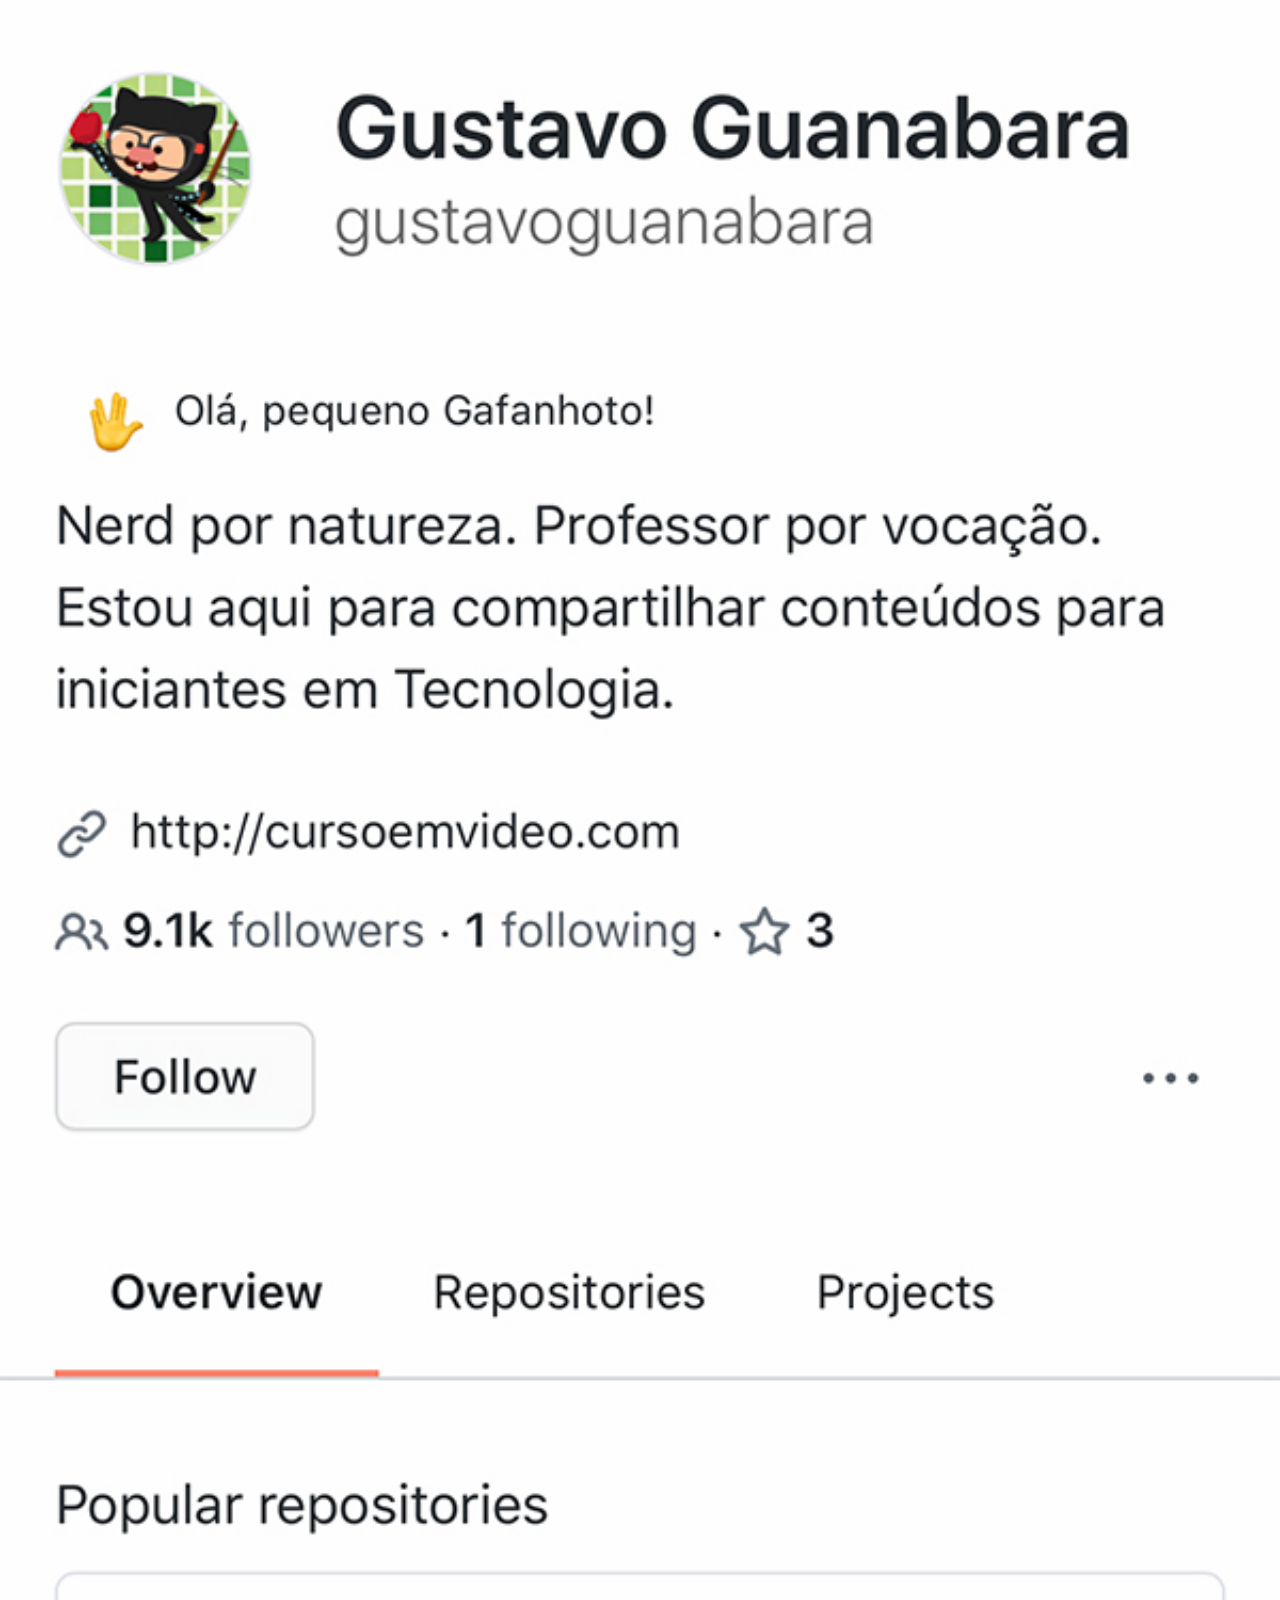
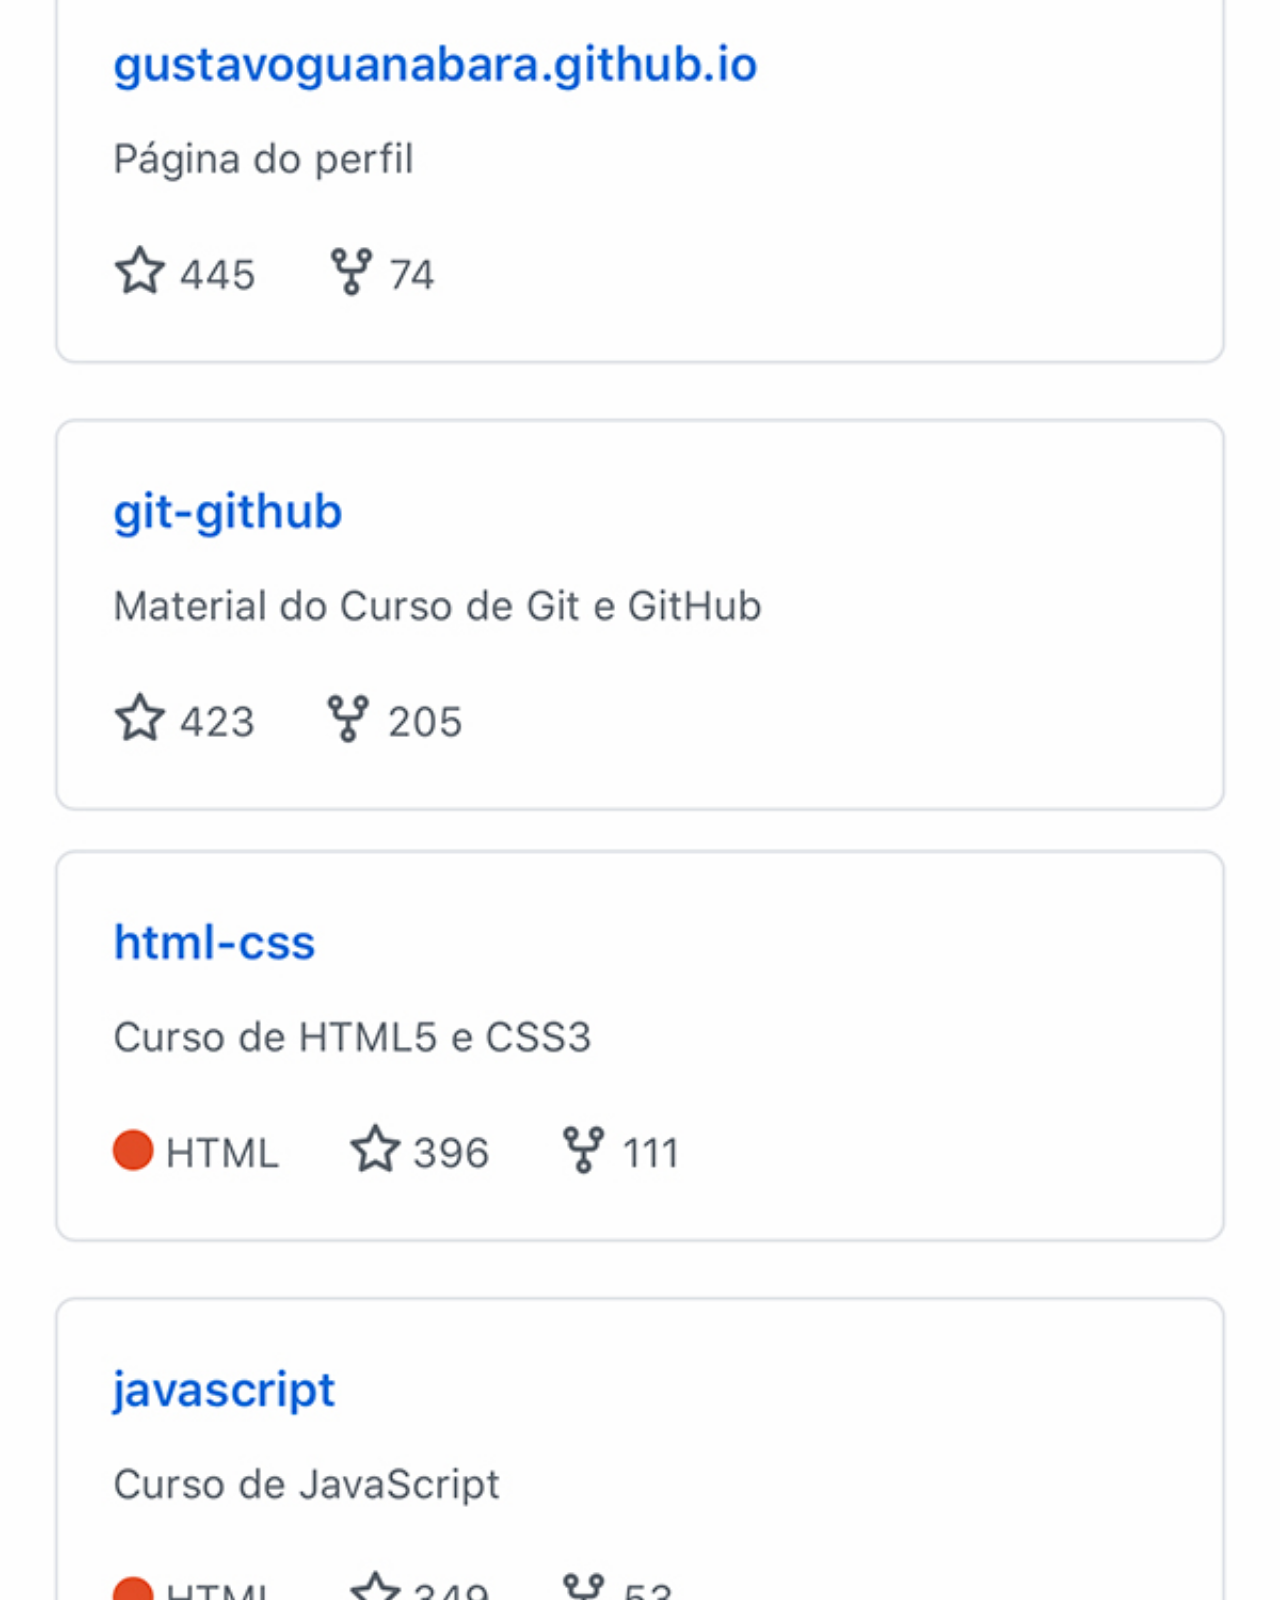
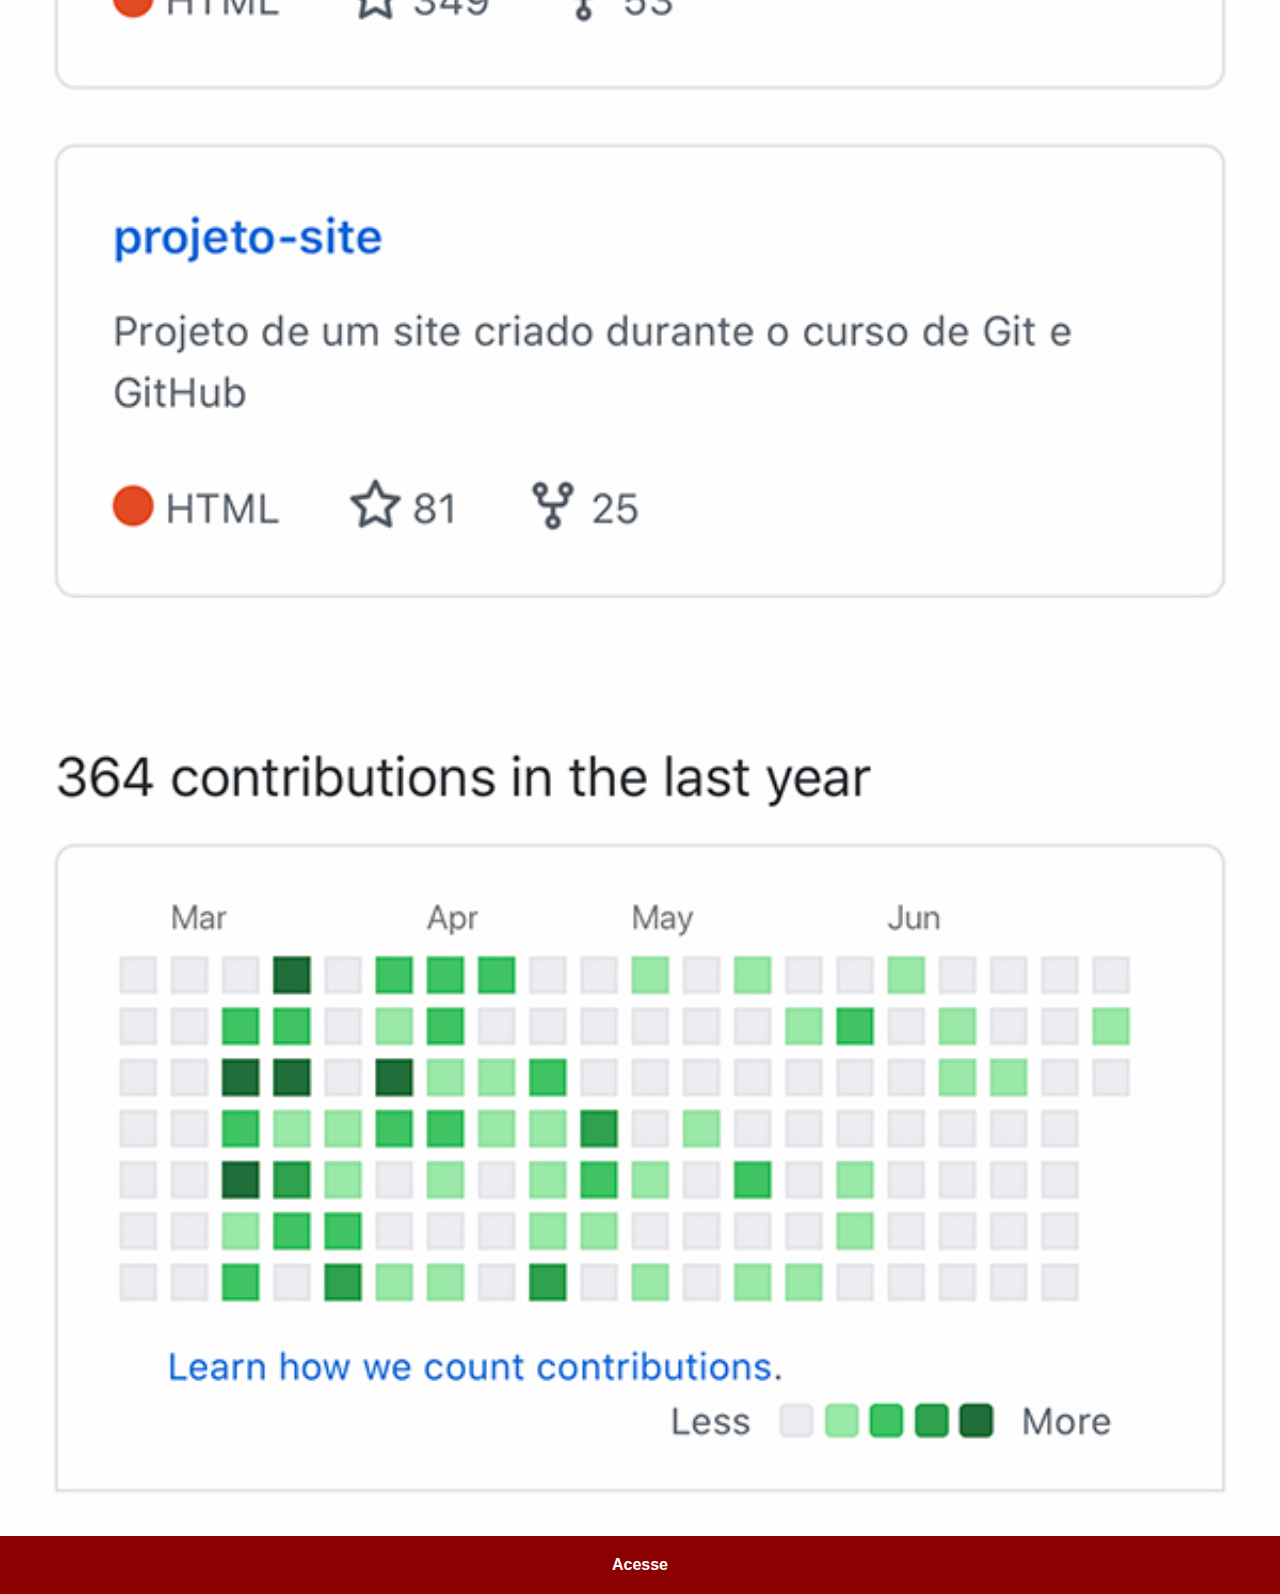
==== github.html @ e908fbb7 "att" ====
<!DOCTYPE html>
<html lang="pt-br">
<head>
    <meta charset="UTF-8">
    <meta http-equiv="X-UA-Compatible" content="IE=edge">
    <meta name="viewport" content="width=device-width, initial-scale=1.0">
    <title>GitHub</title>
    <link rel="stylesheet" href="estilos/social.css">
</head>
<body>
    <img src="/imagens/tela-github.jpg" alt="GitHub">
    <a href="https://github.com/ObrunoAndrade" target="_blank">Acesse</a>
</body>
</html>
---- estilos/social.css ----
@charset "UTF-8";

* {
    margin: 0px;
    padding: 0px;
    font-family: Arial, Helvetica, sans-serif;
}
::-webkit-scrollbar {
    width: 0px;
    height: 0px;
}
img {

    width: 100%;

}

a {

    display: block;
    background-color: darkred;
    color: white;
    padding: 20px;
    text-align: center;
    font-weight: bolder;
    text-decoration: none;
}

a:hover {

    background-color: red;
}
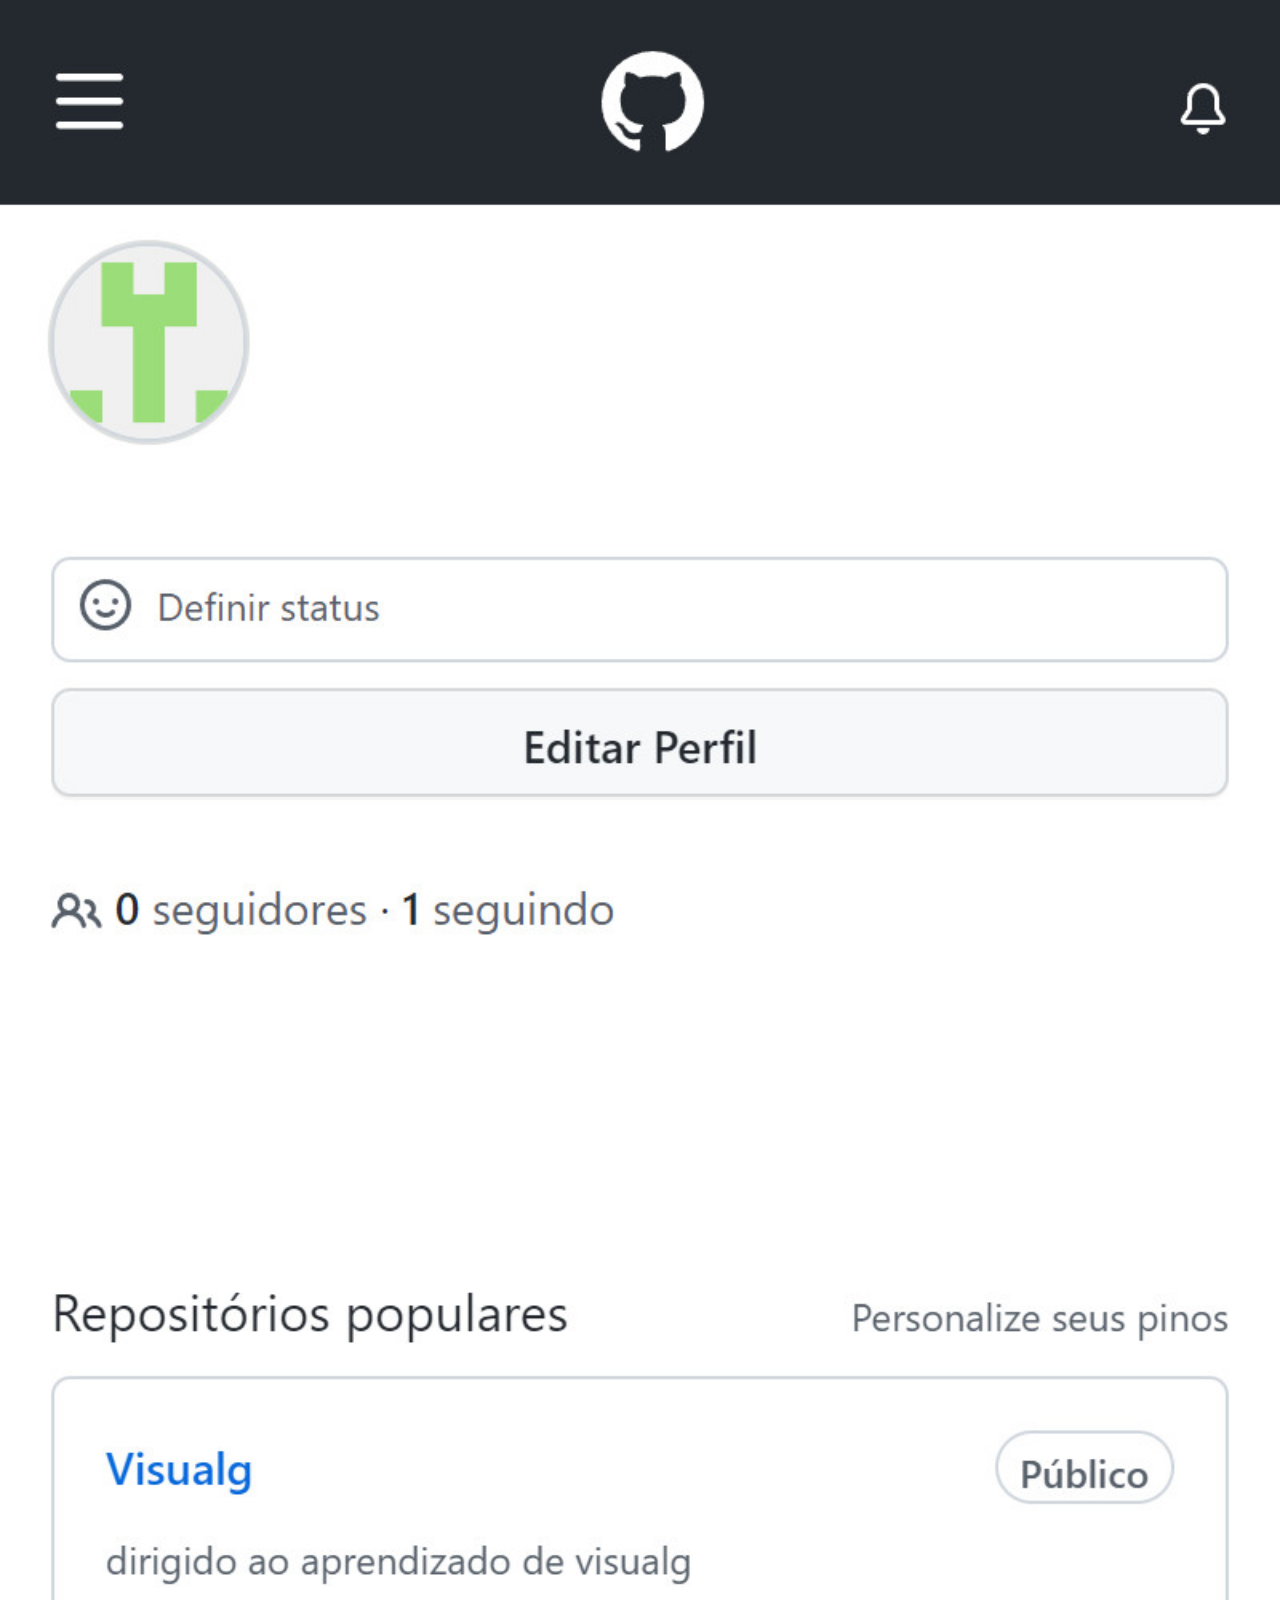
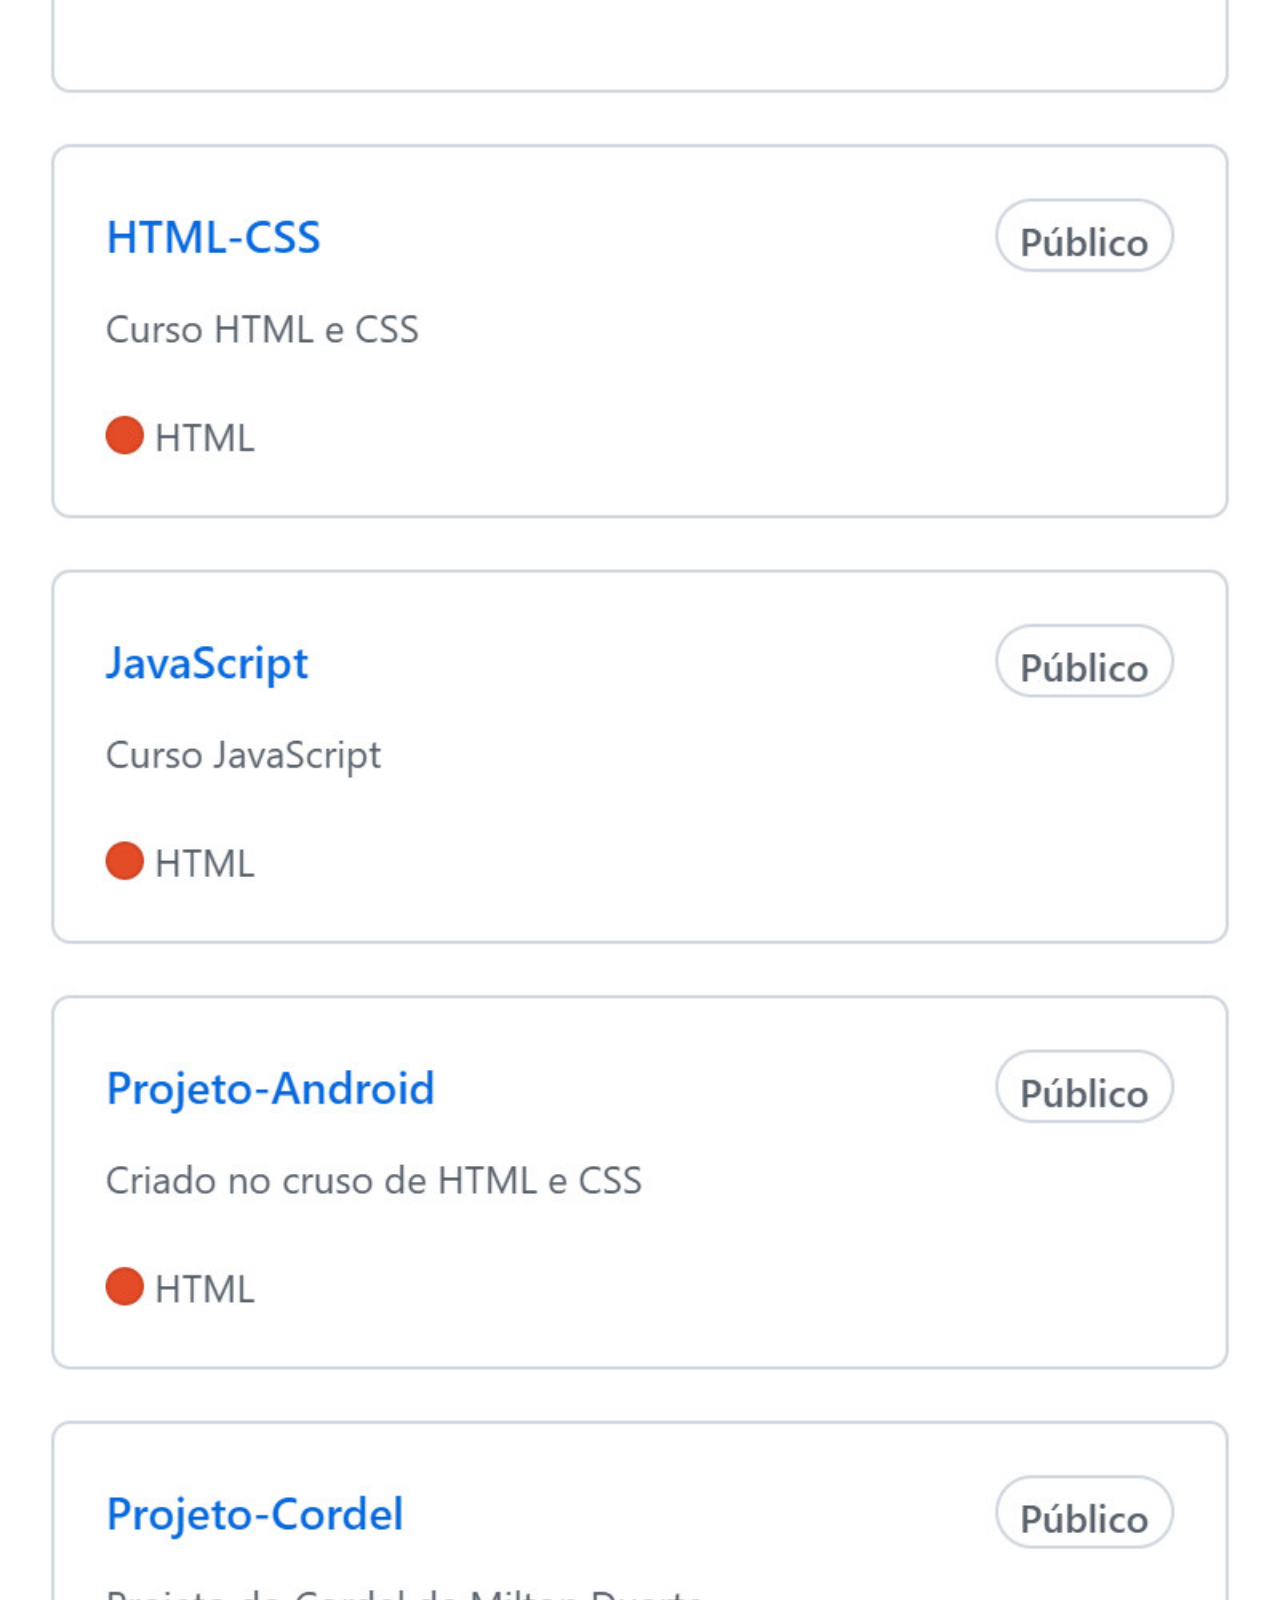
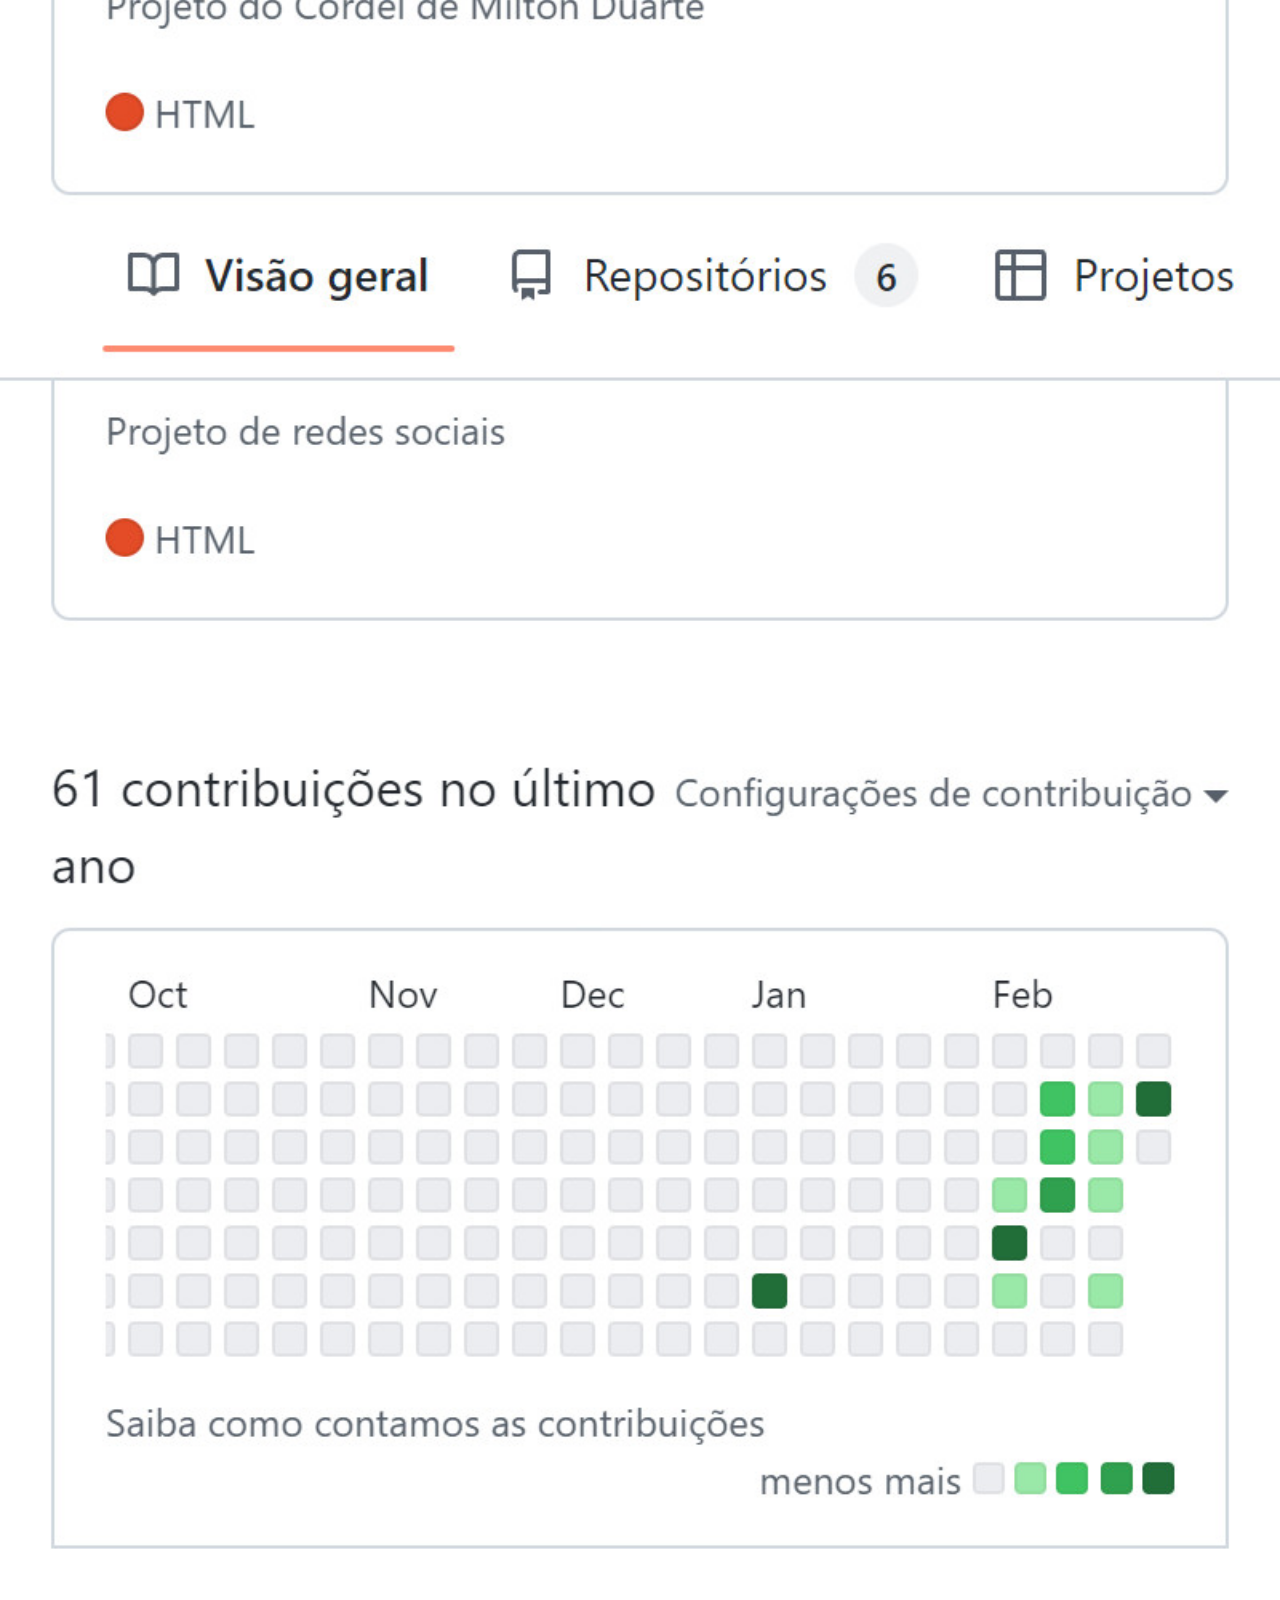
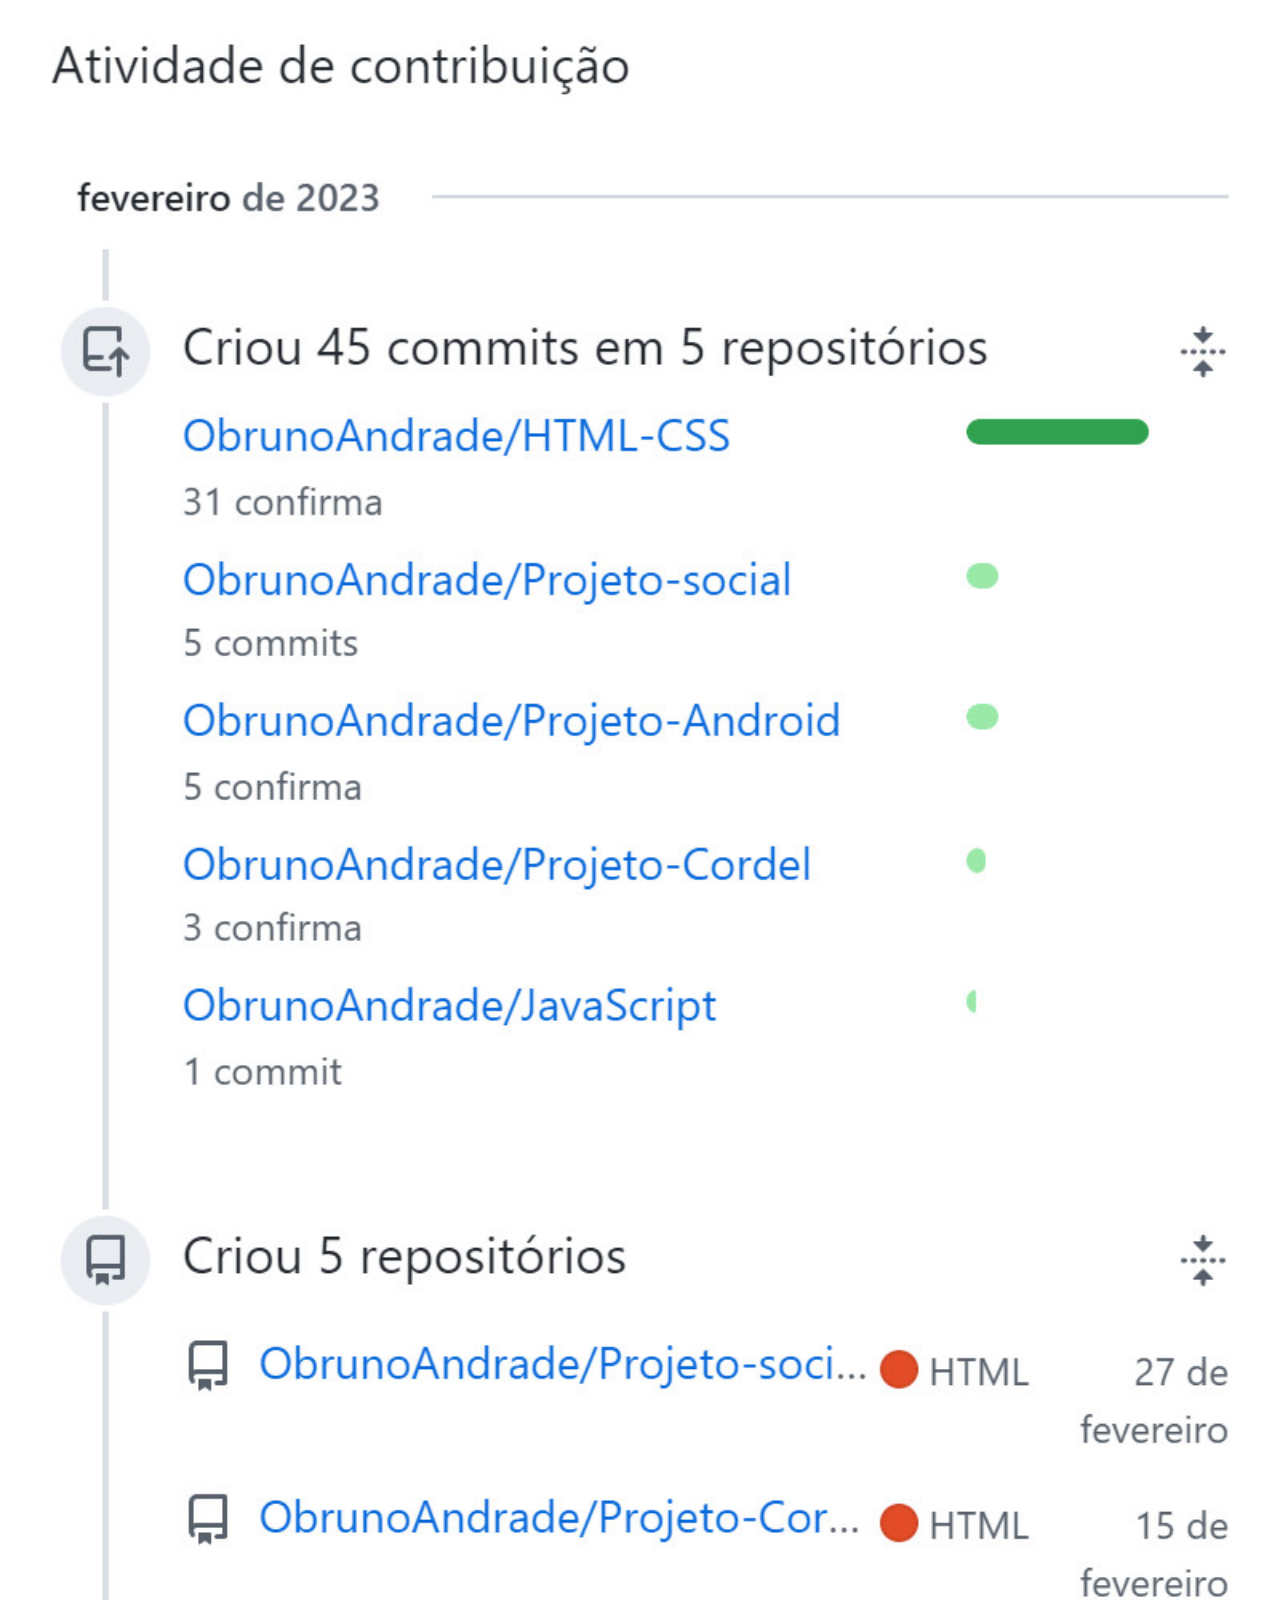
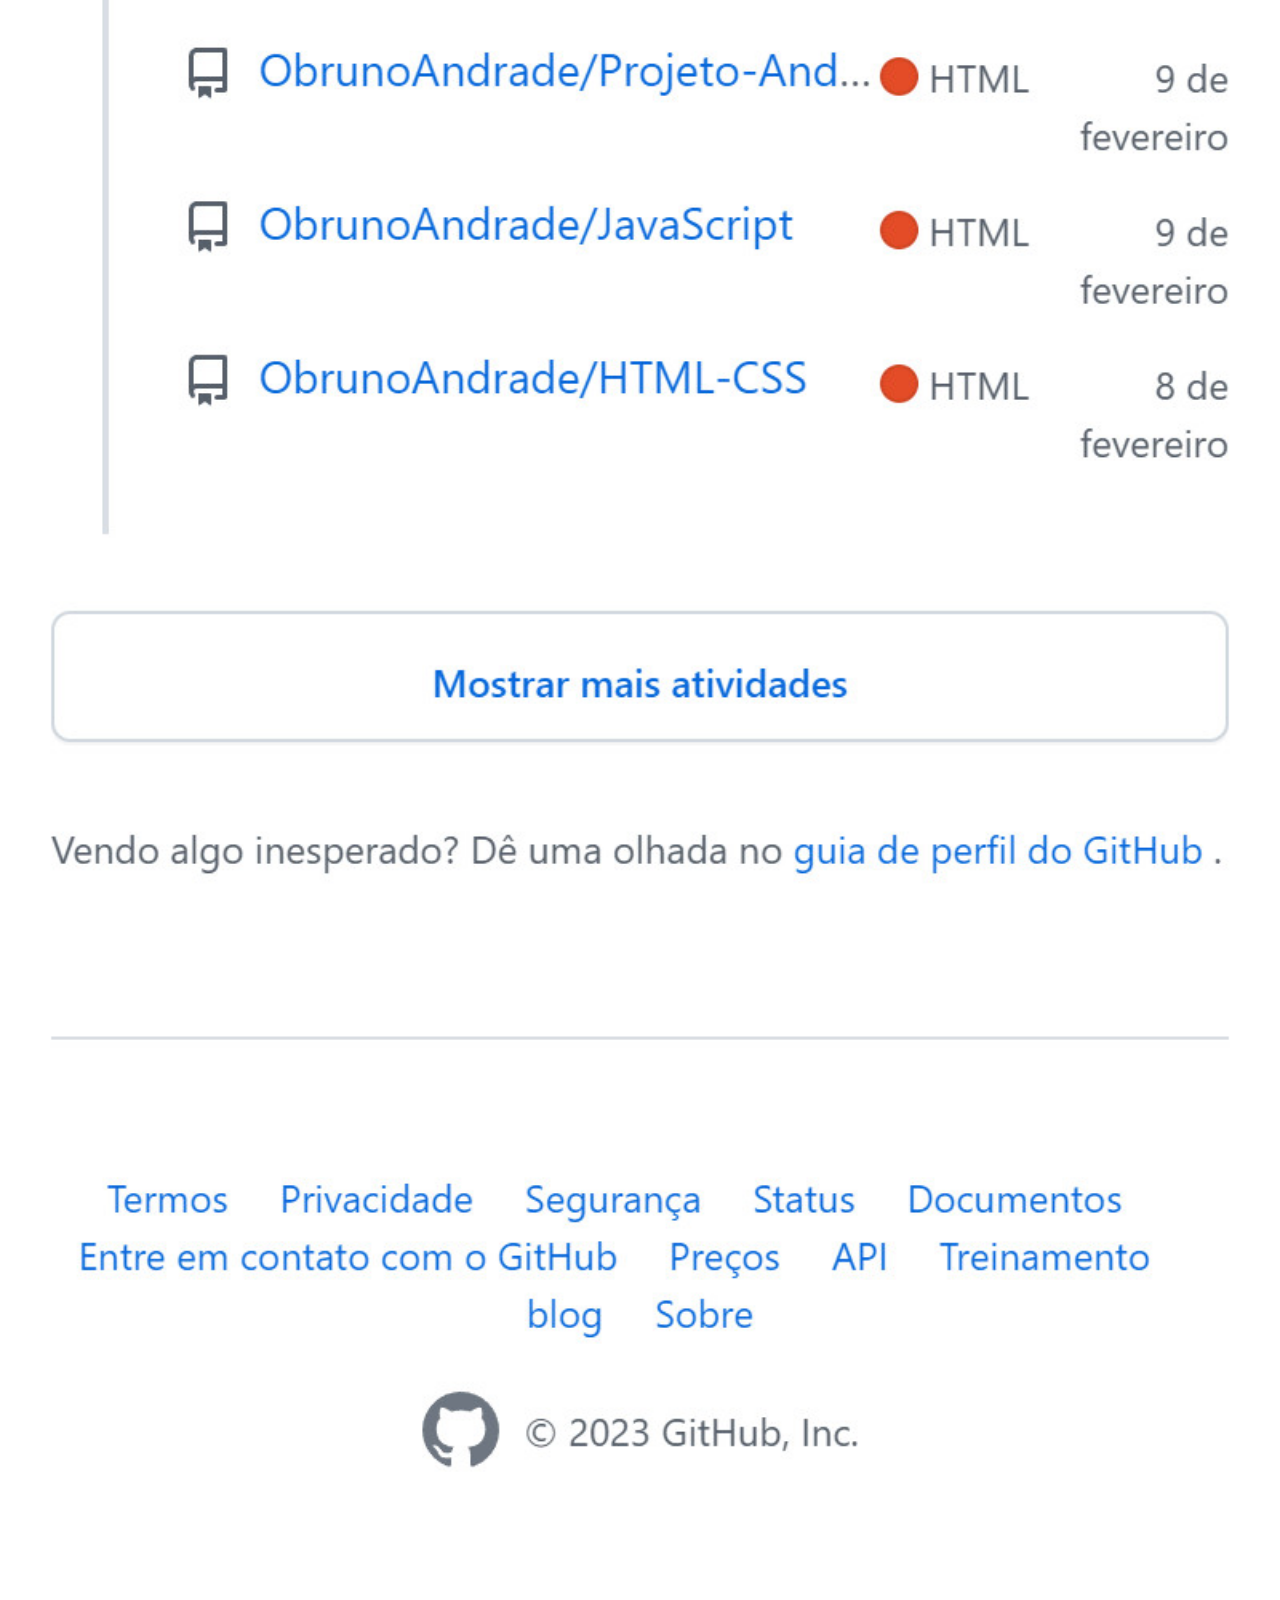
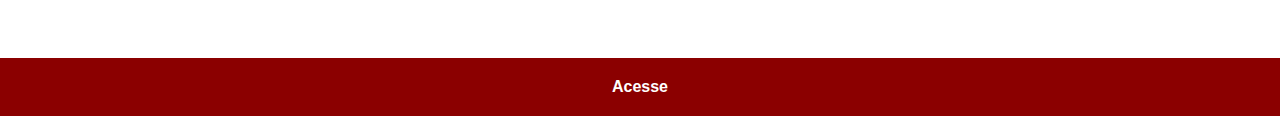
==== commit 9d9323d8: "att" ====
--- a/github.html
+++ b/github.html
@@ -8,7 +8,7 @@
     <link rel="stylesheet" href="estilos/social.css">
 </head>
 <body>
-    <img src="/imagens/tela-github.jpg" alt="GitHub">
+    <img src="imagens/tela-github.jpg" alt="GitHub">
     <a href="https://github.com/ObrunoAndrade" target="_blank">Acesse</a>
 </body>
 </html>